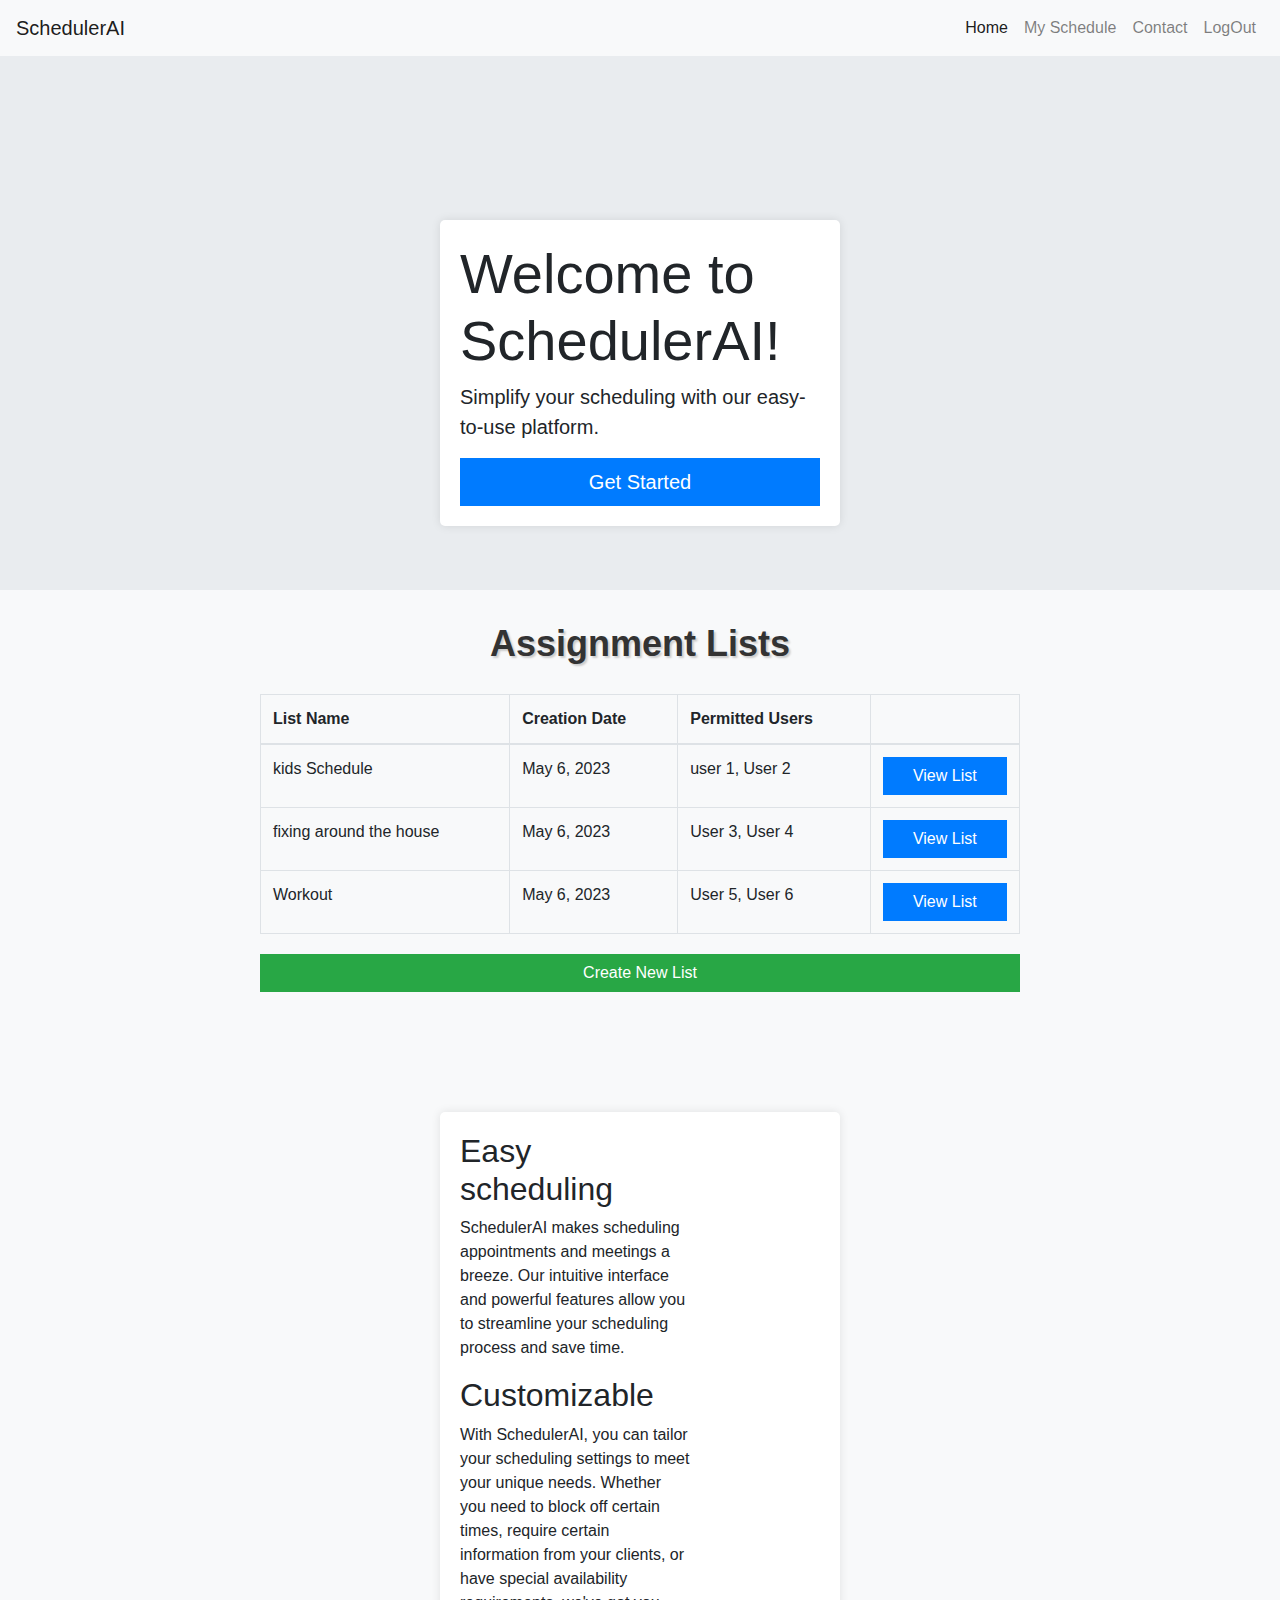
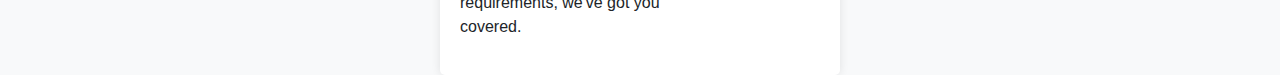
==== src/index.html @ 8ac7a245 "Refactored the structure, seperated inline js to seperate files" ====
<!DOCTYPE html>
<html>
<head>
    <meta charset="UTF-8">
    <meta name="viewport" content="width=device-width, initial-scale=1.0">
    <title>Homepage</title>
    <!-- Bootstrap CSS -->
    <link rel="stylesheet" href="https://maxcdn.bootstrapcdn.com/bootstrap/4.0.0/css/bootstrap.min.css" integrity="sha384-Gn5384xqQ1aoWXA+058RXPxPg6fy4IWvTNh0E263XmFcJlSAwiGgFAW/dAiS6JXm" crossorigin="anonymous">
    <!-- Custom CSS -->
    <link rel="stylesheet" type="text/css" href="../css/style.css">
</head>
<body>
    <!-- Navbar -->
    <nav class="navbar navbar-expand-lg navbar-light bg-light">
        <a class="navbar-brand" href="#">SchedulerAI</a>
        <button class="navbar-toggler" type="button" data-toggle="collapse" data-target="#navbarNav" aria-controls="navbarNav" aria-expanded="false" aria-label="Toggle navigation">
            <span class="navbar-toggler-icon"></span>
        </button>
        <div class="collapse navbar-collapse" id="navbarNav">
            <ul class="navbar-nav ml-auto">
                <li class="nav-item active">
                    <a class="nav-link" href="index.html">Home <span class="sr-only">(current)</span></a>
                </li>
                <li class="nav-item">
                    <a class="nav-link" href="MySchduals.html">My Schedule</a>
                </li>
                <li class="nav-item">
                    <a class="nav-link" href="Contact.html">Contact</a>
                </li>
                <li class="nav-item">
                    <a class="nav-link" href="LogIn.html">LogOut</a>
                </li>
            </ul>
        </div>
    </nav>
    
    <!-- Jumbotron -->
    <div class="jumbotron jumbotron-fluid">
        <div class="container">
            <h1 class="display-4">Welcome to SchedulerAI!</h1>
            <p class="lead">Simplify your scheduling with our easy-to-use platform.</p>
            <a class="btn btn-primary btn-lg" href="SchdualingPage.html" role="button">Get Started</a>
        </div>
    </div>


    <h1 class="text-center stylish-header">Assignment Lists</h1>

    <div class="assignment-lists">
        <table class="table table-bordered bg-light">
          <thead>
            <tr>
              <th>List Name</th>
              <th>Creation Date</th>
              <th>Permitted Users</th>
              <th></th>
            </tr>
          </thead>
          <tbody>
            <tr>
              <td>kids Schedule</td>
              <td>May 6, 2023</td>
              <td>user 1, User 2</td>
              <td><a href="MySchduals.html" class="btn btn-primary btn-view-list">View List</a></td>

            </tr>
            <tr>
                <td>fixing around the house</td>
                <td>May 6, 2023</td>
                <td>User 3, User 4</td>
                <td><a href="MySchduals.html" class="btn btn-primary btn-view-list">View List</a></td>

            </tr>

            <tr>
                <td>Workout</td>
                <td>May 6, 2023</td>
                <td>User 5, User 6</td>
                <td><a href="MySchduals.html" class="btn btn-primary btn-view-list">View List</a></td>

            </tr>

          </tbody>
        </table>
        <div class="text-center">
          <button type="button" class="btn btn-primary btn-create-list">Create New List</button>
        </div>
      </div>
      
      


    <!-- Features section -->
    <div class="container">
        <div class="row">
            <div class="col-md-8">
                <h2>Easy scheduling</h2>
                <p>SchedulerAI makes scheduling appointments and meetings a breeze. Our intuitive interface and powerful features allow you to streamline your scheduling process and save time.</p>
            </div>
            <div class="col-md-8">
                <h2>Customizable</h2>
                <p>With SchedulerAI, you can tailor your scheduling settings to meet your unique needs. Whether you need to block off certain times, require certain information from your clients, or have special availability requirements, we've got you covered.</p>
            </div>
        </div>
    </div>

    <!-- Footer -->
    <footer>
        <div class="container">
            <div class="row">
                <div class="col-md-6">
                    <p>&copy; 2023 SchedulerAI</p>
                </div>
                <div
                 class="col-md-6 text-bottom">
                    <p id="datetime"></p>
                </div>
            </div>
        </div>
    </footer>

    <script src="../scripts/index.js"></script>
</body>
</html>
---- css/style.css ----
body {
    background-color: #f8f9fa;
}
.container {
    margin-top: 100px;
    max-width: 400px;
    padding: 20px;
    background-color: #fff;
    border-radius: 5px;
    box-shadow: 0 0 10px rgba(0, 0, 0, 0.1);
}
.logo {
    max-width: 50%;
    height: auto;
}
.form-group {
    margin-bottom: 20px;
}
.form-control {
    border-radius: 0;
}
.btn-primary {
    width: 100%;
    border-radius: 0;
}

.password-weak {
    background-color: red;
}
.password-medium {
    background-color: orange;
}
.password-strong {
    background-color: green;
}
.password-strength-indicator {
    height: 10px;
    margin-top: 5px;
    margin-bottom: 10px;
}

.password-strength .bar {
    height: 10px;
    border-radius: 5px;
    background-image: linear-gradient(to right, #F44336, #c4840f, #4CAF50);
}

.signup-container {
    max-width: 500px;
    margin: 0 auto;
    background-color: #f8f9fa;
    padding: 20px;
    border-radius: 5px;
    box-shadow: 0px 0px 10px rgba(0, 0, 0, 0.1);
    border: 2px solid #007bff; /* Added border color */
}

.signup-container h1 {
    font-size: 24px;
    margin-bottom: 20px;
    text-align: center;
}

.form-group label {
    font-weight: bold;
}


.login-container {
    border: 2px solid blue;
    padding: 20px;
    border-radius: 10px;
}

.password-strength {
    display: flex;
    flex-direction: column;
}

.password-strength .bar {
    height: 10px;
    border-radius: 5px;
    background-image: linear-gradient(to right, #F44336, #c4840f, #4CAF50);
}

.password-strength .bar:not(:last-child) {
    margin-bottom: 5px;
}

.stylish-header {
    font-size: 36px;
    font-weight: bold;
    color: #333;
    text-shadow: 2px 2px 2px #ccc;
}


.assignment-lists {
    max-width: 800px;
    margin: 0 auto;
    padding: 20px;
}

h1 {
    font-size: 36px;
    font-weight: bold;
}

.table {
    margin-bottom: 20px;
}

.btn-view-list {
    background-color: #007bff;
    border-color: #007bff;
}

.btn-view-list:hover {
    background-color: #0069d9;
    border-color: #0062cc;
}

.btn-create-list {
    background-color: #28a745;
    border-color: #28a745;
}

.btn-create-list:hover {
    background-color: #218838;
    border-color: #1e7e34;
}

header {
    position: fixed;
    top: 0;
    width: 100%;
}

footer {
    position: fixed;
}
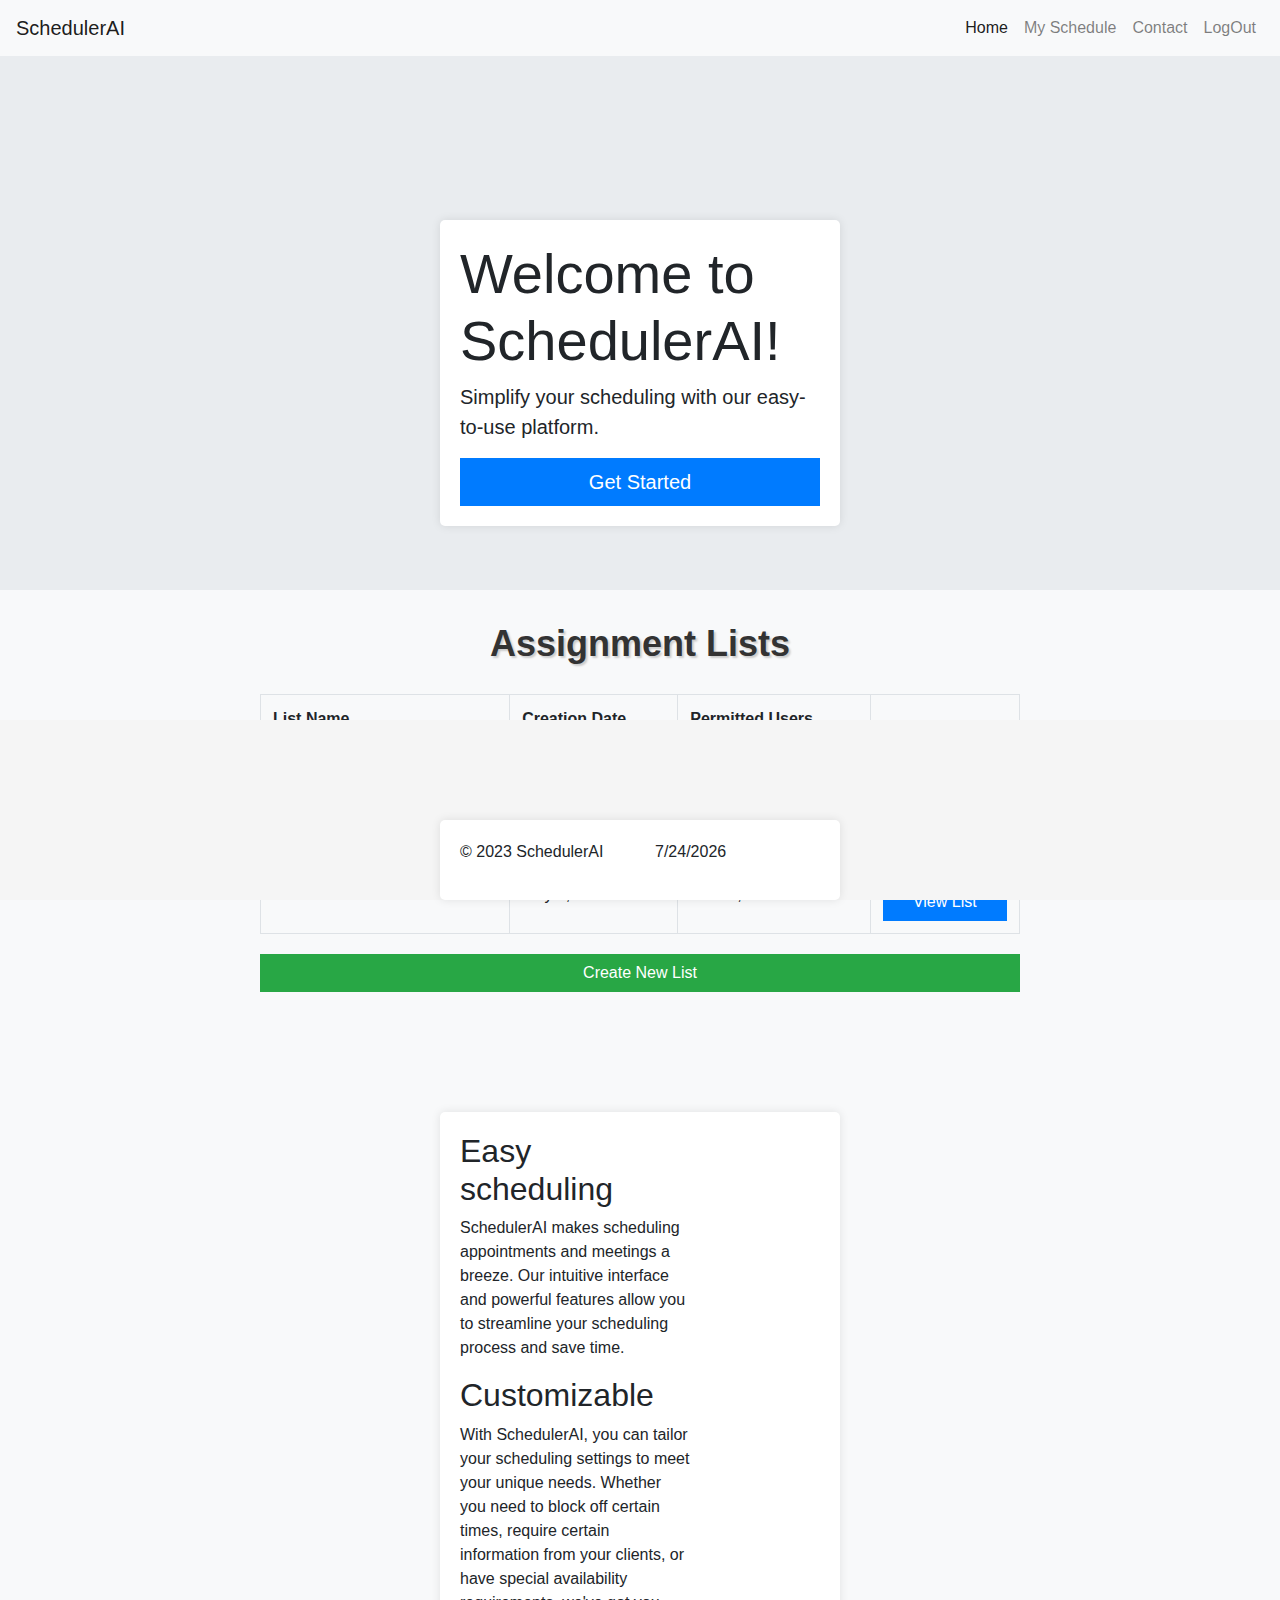
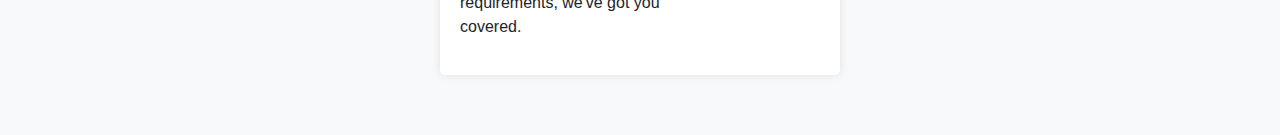
==== commit 4fae6cba: "updated index.html" ====
--- a/src/index.html
+++ b/src/index.html
@@ -61,14 +61,14 @@
               <td>kids Schedule</td>
               <td>May 6, 2023</td>
               <td>user 1, User 2</td>
-              <td><a href="MySchduals.html" class="btn btn-primary btn-view-list">View List</a></td>
+              <td><a href="SchdualingPage.html" class="btn btn-primary btn-view-list">View List</a></td>
 
             </tr>
             <tr>
                 <td>fixing around the house</td>
                 <td>May 6, 2023</td>
                 <td>User 3, User 4</td>
-                <td><a href="MySchduals.html" class="btn btn-primary btn-view-list">View List</a></td>
+                <td><a href="SchdualingPage.html" class="btn btn-primary btn-view-list">View List</a></td>
 
             </tr>
 
@@ -76,7 +76,7 @@
                 <td>Workout</td>
                 <td>May 6, 2023</td>
                 <td>User 5, User 6</td>
-                <td><a href="MySchduals.html" class="btn btn-primary btn-view-list">View List</a></td>
+                <td><a href="SchdualingPage.html" class="btn btn-primary btn-view-list">View List</a></td>
 
             </tr>
 
--- a/css/style.css
+++ b/css/style.css
@@ -1,141 +1,155 @@
+/* General Styles */
 body {
     background-color: #f8f9fa;
-}
-.container {
-    margin-top: 100px;
+    min-height: 100vh;
+    padding-bottom: 60px; /* Adjust as needed to prevent overlap with footer */
+  }
+  
+  .container {
     max-width: 400px;
+    margin: 100px auto 0;
     padding: 20px;
     background-color: #fff;
     border-radius: 5px;
     box-shadow: 0 0 10px rgba(0, 0, 0, 0.1);
-}
-.logo {
+  }
+  
+  .logo {
     max-width: 50%;
     height: auto;
-}
-.form-group {
+  }
+  
+  .form-group {
     margin-bottom: 20px;
-}
-.form-control {
+  }
+  
+  .form-control {
     border-radius: 0;
-}
-.btn-primary {
+  }
+  
+  .btn-primary {
     width: 100%;
     border-radius: 0;
-}
-
-.password-weak {
+  }
+  
+  .password-weak {
     background-color: red;
-}
-.password-medium {
+  }
+  
+  .password-medium {
     background-color: orange;
-}
-.password-strong {
+  }
+  
+  .password-strong {
     background-color: green;
-}
-.password-strength-indicator {
+  }
+  
+  .password-strength-indicator {
     height: 10px;
-    margin-top: 5px;
-    margin-bottom: 10px;
-}
-
-.password-strength .bar {
+    margin: 5px 0 10px;
+  }
+  
+  .password-strength .bar {
     height: 10px;
     border-radius: 5px;
     background-image: linear-gradient(to right, #F44336, #c4840f, #4CAF50);
-}
-
-.signup-container {
+  }
+  
+  .signup-container {
     max-width: 500px;
     margin: 0 auto;
+    padding: 20px;
     background-color: #f8f9fa;
-    padding: 20px;
     border-radius: 5px;
-    box-shadow: 0px 0px 10px rgba(0, 0, 0, 0.1);
-    border: 2px solid #007bff; /* Added border color */
-}
-
-.signup-container h1 {
+    box-shadow: 0 0 10px rgba(0, 0, 0, 0.1);
+    border: 2px solid #007bff;
+  }
+  
+  .signup-container h1 {
     font-size: 24px;
     margin-bottom: 20px;
     text-align: center;
-}
-
-.form-group label {
+  }
+  
+  .form-group label {
     font-weight: bold;
-}
-
-
-.login-container {
+  }
+  
+  .login-container {
     border: 2px solid blue;
+    border-radius: 10px;
     padding: 20px;
-    border-radius: 10px;
-}
-
-.password-strength {
+  }
+  
+  .password-strength {
     display: flex;
     flex-direction: column;
-}
-
-.password-strength .bar {
+  }
+  
+  .password-strength .bar {
     height: 10px;
     border-radius: 5px;
     background-image: linear-gradient(to right, #F44336, #c4840f, #4CAF50);
-}
-
-.password-strength .bar:not(:last-child) {
     margin-bottom: 5px;
-}
-
-.stylish-header {
+  }
+  
+  .stylish-header {
     font-size: 36px;
     font-weight: bold;
     color: #333;
     text-shadow: 2px 2px 2px #ccc;
-}
-
-
-.assignment-lists {
+  }
+  
+  /* Assignment List Styles */
+  .assignment-lists {
     max-width: 800px;
     margin: 0 auto;
     padding: 20px;
-}
-
-h1 {
+  }
+  
+  .assignment-lists h1 {
     font-size: 36px;
     font-weight: bold;
-}
-
-.table {
+  }
+  
+  .table {
     margin-bottom: 20px;
-}
-
-.btn-view-list {
+  }
+  
+  .btn-view-list {
     background-color: #007bff;
     border-color: #007bff;
-}
-
-.btn-view-list:hover {
+  }
+  
+  .btn-view-list:hover {
     background-color: #0069d9;
     border-color: #0062cc;
-}
-
-.btn-create-list {
+  }
+  
+  .btn-create-list {
     background-color: #28a745;
     border-color: #28a745;
-}
-
-.btn-create-list:hover {
+  }
+  
+  .btn-create-list:hover {
     background-color: #218838;
     border-color: #1e7e34;
-}
-
-header {
+  }
+  
+  /* Fixed Header and Footer Styles */
+  header,
+  footer {
+    width: 100%;
+  }
+  
+  header {
     position: fixed;
     top: 0;
-    width: 100%;
+  }
+  
+  footer {
+    position: fixed;
+    bottom: 0;
+    background-color: #f5f5f5;
+    padding: 
 }
-
-footer {
-    position: fixed;
-}
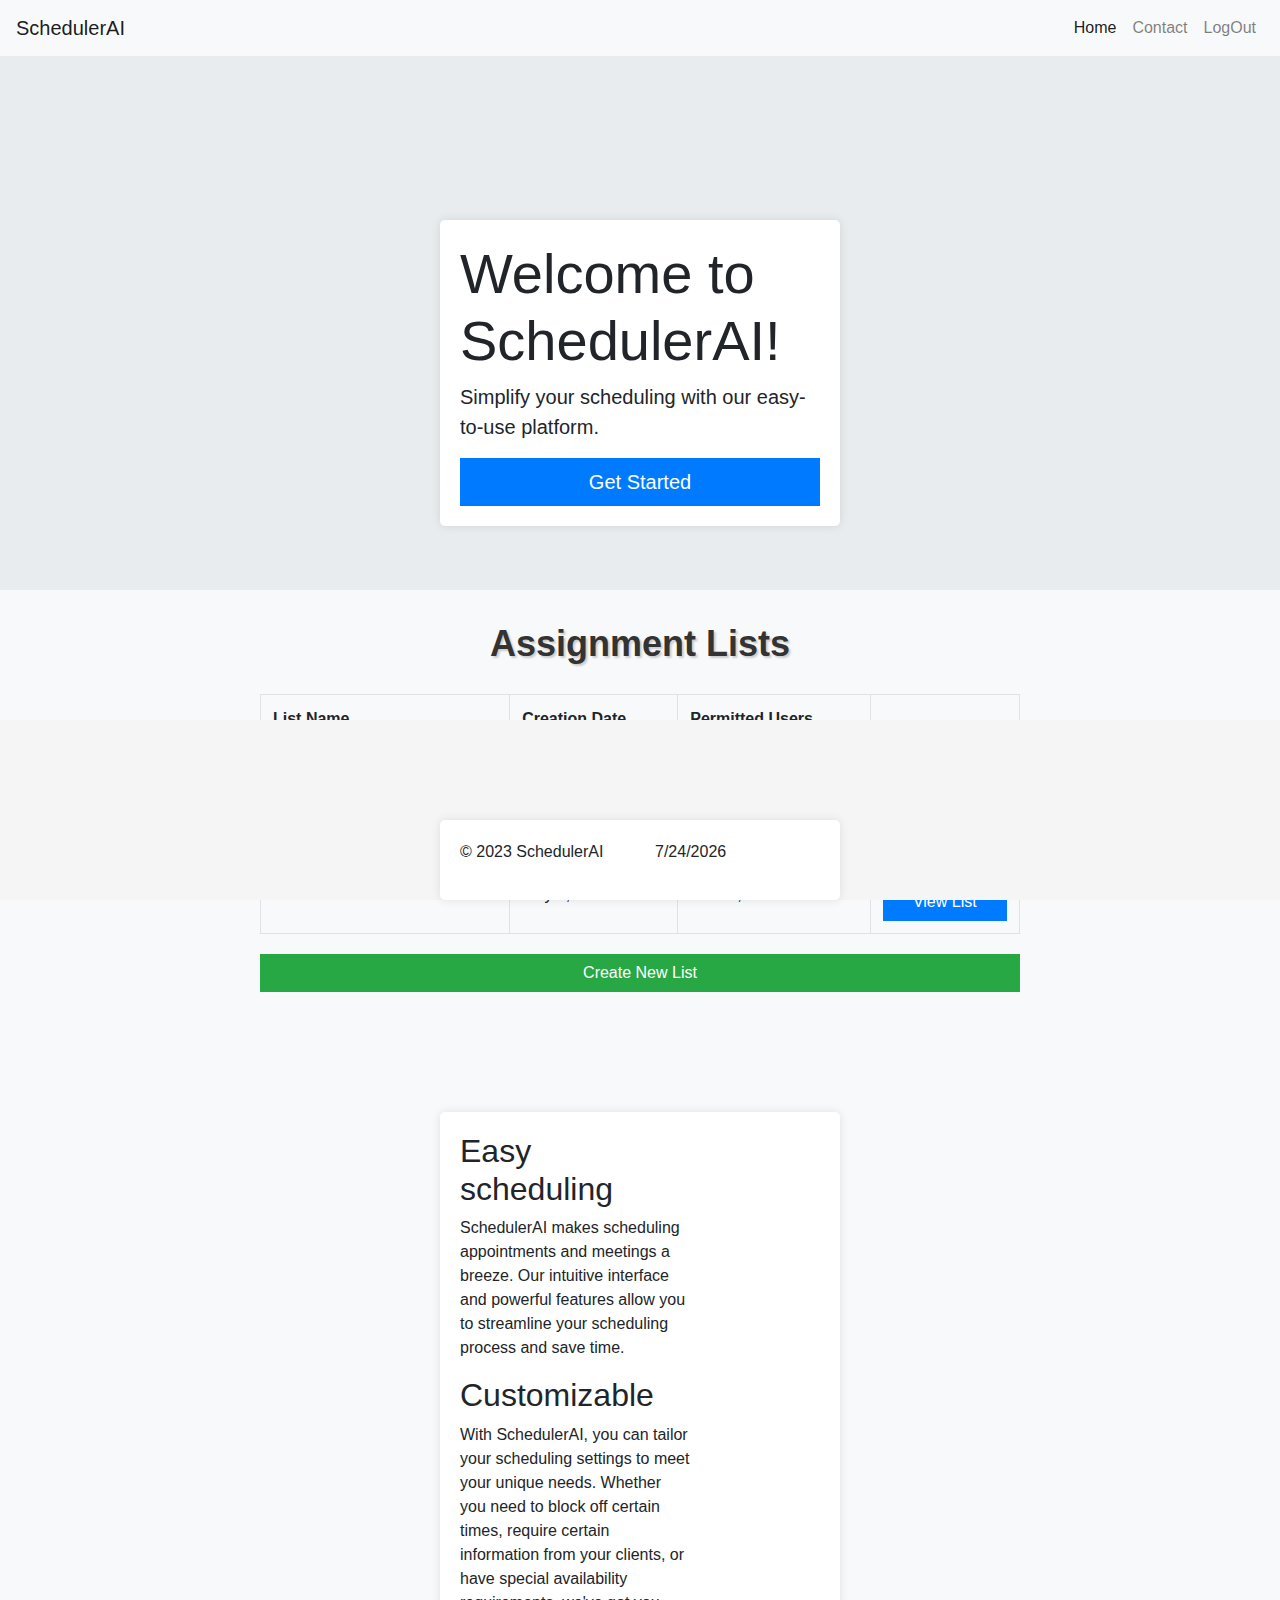
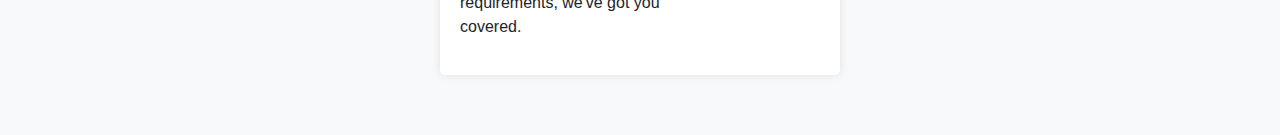
==== commit d1fb394c: "deleted MyAchduals" ====
--- a/src/index.html
+++ b/src/index.html
@@ -20,9 +20,6 @@
             <ul class="navbar-nav ml-auto">
                 <li class="nav-item active">
                     <a class="nav-link" href="index.html">Home <span class="sr-only">(current)</span></a>
-                </li>
-                <li class="nav-item">
-                    <a class="nav-link" href="MySchduals.html">My Schedule</a>
                 </li>
                 <li class="nav-item">
                     <a class="nav-link" href="Contact.html">Contact</a>
